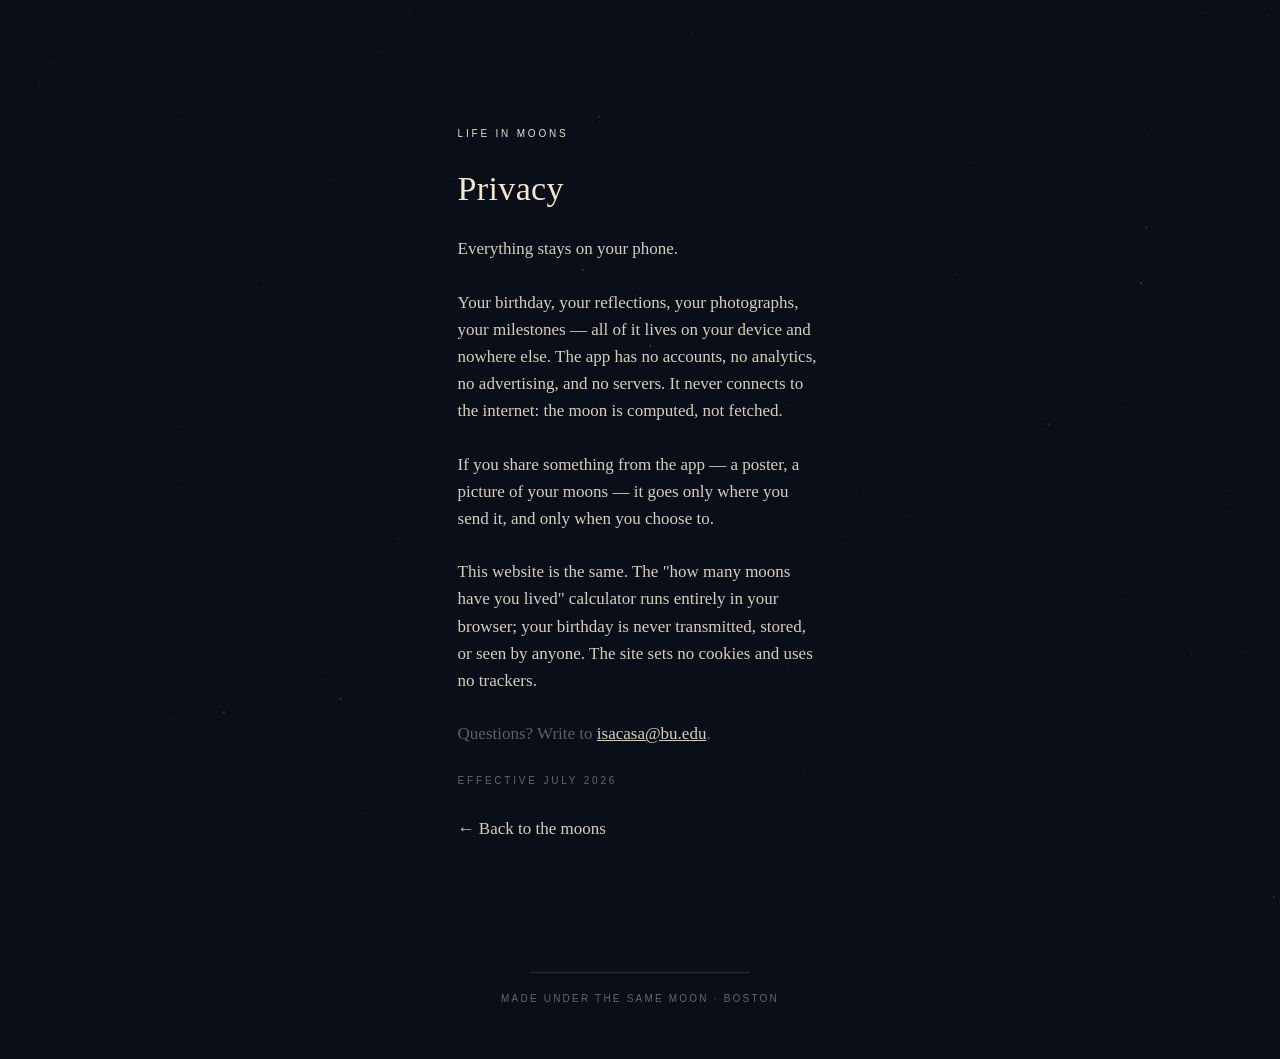
==== privacy.html @ 75157bd9 "Production site — direction A: index, privacy, support, OG card, favicons, harnesses Co-Authored-By:" ====
<!doctype html>
<html lang="en">
<head>
  <meta charset="utf-8">
  <meta name="viewport" content="width=device-width, initial-scale=1">
  <title>Privacy — Life in Moons</title>
  <meta name="description" content="Life in Moons keeps everything on your device. No accounts, no analytics, no servers.">
  <meta name="theme-color" content="#0A0E19">
  <link rel="icon" type="image/png" sizes="32x32" href="assets/favicon-32.png">
  <link rel="apple-touch-icon" href="assets/apple-touch-icon.png">
  <link rel="stylesheet" href="css/site.css">
</head>
<body>

<canvas id="sky" aria-hidden="true"></canvas>

<main>
  <div class="page">
    <div class="label label--bright">Life in Moons</div>
    <h1>Privacy</h1>
    <p class="prose">Everything stays on your phone.</p>
    <p class="prose">Your birthday, your reflections, your photographs, your milestones —
      all of it lives on your device and nowhere else. The app has no accounts, no
      analytics, no advertising, and no servers. It never connects to the internet: the
      moon is computed, not fetched.</p>
    <p class="prose">If you share something from the app — a poster, a picture of your
      moons — it goes only where you send it, and only when you choose to.</p>
    <p class="prose">This website is the same. The "how many moons have you lived"
      calculator runs entirely in your browser; your birthday is never transmitted, stored,
      or seen by anyone. The site sets no cookies and uses no trackers.</p>
    <p class="prose quiet">Questions? Write to
      <a href="mailto:isacasa@bu.edu">isacasa@bu.edu</a>.</p>
    <p class="label">Effective July 2026</p>
    <p><a class="backlink prose quiet" href="./">← Back to the moons</a></p>
  </div>
</main>

<footer>
  <hr class="hairline">
  <p class="label" style="letter-spacing:.22em">Made under the same moon · Boston</p>
</footer>

<script src="js/moonmath.js"></script>
<script src="js/moonglobe.js"></script>
<script src="js/site.js"></script>
</body>
</html>
---- css/site.css ----
/* LifeInMoons — the app's design system, translated to the web.
   Night sky ground, moon-cream ink, serif voice, tracked-caps labels,
   hairlines. Single theme by choice: the page is the night sky. */

:root {
  --night: #0A0E19;
  --card: #111725;
  --moon: #F2E7CE;
  --ink: #E9E0CC;
  --dim: rgba(233, 224, 204, 0.42);
  --faint: rgba(233, 224, 204, 0.26);
  --hair: rgba(242, 231, 206, 0.14);
  --copper: #CD5C21;
  --serif: ui-serif, "New York", Georgia, "Times New Roman", serif;
  --sans: -apple-system, BlinkMacSystemFont, "SF Pro Text", "Helvetica Neue", sans-serif;
}

* { margin: 0; padding: 0; box-sizing: border-box; }
html { scroll-behavior: smooth; }
@media (prefers-reduced-motion: reduce) { html { scroll-behavior: auto; } }

body {
  background: var(--night);
  color: var(--ink);
  font-family: var(--serif);
  -webkit-font-smoothing: antialiased;
  overflow-x: hidden;
  line-height: 1.6;
}

/* fixed sky behind everything */
#sky {
  position: fixed; inset: 0; width: 100%; height: 100%;
  pointer-events: none; z-index: 0;
}
main { position: relative; z-index: 1; }

/* ---- type roles ---- */
.label {
  font-family: var(--sans);
  font-size: 10px;
  font-weight: 500;
  letter-spacing: 0.28em;
  text-transform: uppercase;
  color: var(--dim);
}
.label--bright { color: var(--ink); }

h1, .display {
  font-family: var(--serif);
  font-weight: 500;
  font-size: clamp(28px, 7.5vw, 44px);
  line-height: 1.22;
  letter-spacing: 0.01em;
  text-wrap: balance;
  color: var(--moon);
}
h2 {
  font-family: var(--serif);
  font-weight: 500;
  font-size: clamp(22px, 5.5vw, 30px);
  line-height: 1.3;
  text-wrap: balance;
  color: var(--moon);
}
.prose {
  font-size: 17px;
  color: var(--ink);
  opacity: 0.92;
  max-width: 34rem;
}
.quiet { color: var(--dim); }

.num { font-variant-numeric: tabular-nums; }

/* ---- structure ---- */
section { position: relative; padding: 18vh 7vw; }
.center { display: flex; flex-direction: column; align-items: center; text-align: center; gap: 26px; }

.hairline {
  width: 40%; max-width: 220px; height: 1px;
  background: var(--hair); border: 0; margin: 0 auto;
}

/* ---- reveals (IntersectionObserver adds .vis) ---- */
.reveal {
  opacity: 0; transform: translateY(14px);
  transition: opacity 1.1s cubic-bezier(.23,.7,.32,1), transform 1.1s cubic-bezier(.23,.7,.32,1);
}
.reveal.vis { opacity: 1; transform: none; }
@media (prefers-reduced-motion: reduce) {
  .reveal { opacity: 1; transform: none; transition: none; }
}

/* ---- hero ---- */
.hero {
  min-height: 100svh;
  display: flex; flex-direction: column;
  align-items: center; justify-content: center;
  text-align: center; gap: 28px;
  padding: 12vh 8vw 10vh;
}
.globe { width: min(68vw, 320px); height: min(68vw, 320px); }

.scrollcue {
  position: absolute; bottom: 26px; left: 50%;
  width: 1px; height: 44px;
  background: linear-gradient(var(--hair), transparent);
  animation: cue 3.2s ease-in-out infinite;
}
@keyframes cue { 0%,100% { opacity: .9 } 50% { opacity: .25 } }
@media (prefers-reduced-motion: reduce) { .scrollcue { animation: none; } }

/* ---- calculator ---- */
.calc input[type="date"] {
  appearance: none; -webkit-appearance: none;
  background: transparent;
  border: 1px solid var(--hair);
  border-radius: 3px;
  color: var(--moon);
  font-family: var(--serif);
  font-size: 18px;
  padding: 12px 20px;
  text-align: center;
  outline: none;
  color-scheme: dark;
  min-width: 220px;
}
.calc input[type="date"]:focus-visible { border-color: var(--dim); }
.calc input[type="date"]::-webkit-calendar-picker-indicator { filter: invert(.85); opacity: .6; }

.bignum {
  font-family: var(--serif);
  font-size: clamp(64px, 18vw, 120px);
  font-weight: 400;
  line-height: 1;
  color: var(--moon);
  font-variant-numeric: tabular-nums;
}
.calcresult { display: none; flex-direction: column; align-items: center; gap: 18px; }
.calcresult.on { display: flex; }
.gridwrap { width: 100%; max-width: 520px; }
.gridwrap canvas { width: 100%; display: block; }

/* ---- tonight widget ---- */
.tonight { display: flex; flex-direction: column; align-items: center; gap: 22px; }
.phasewrap { position: relative; width: 148px; height: 148px; }
.phasewrap canvas { position: absolute; inset: 0; width: 100%; height: 100%; }
.tonight .rows { display: flex; flex-direction: column; gap: 10px; align-items: center; }

/* ---- vignettes ---- */
.vignettes { display: flex; flex-direction: column; gap: 56px; max-width: 34rem; margin: 0 auto; }
.vignette { display: flex; flex-direction: column; gap: 10px; text-align: center; align-items: center; }
.vignette .prose { font-size: 16px; }
.copperdot {
  display: inline-block; width: 7px; height: 7px; border-radius: 50%;
  background: var(--copper); margin-right: 9px; vertical-align: 2px;
}

/* ---- CTA / footer ---- */
.cta { display: flex; flex-direction: column; align-items: center; gap: 22px; text-align: center; }
.cta .button {
  font-family: var(--serif);
  font-size: 15px; letter-spacing: 0.24em; text-transform: uppercase;
  color: var(--night);
  background: var(--moon);
  border: 0; border-radius: 3px;
  padding: 15px 34px;
  text-decoration: none;
  display: inline-block;
}
.cta .button:focus-visible { outline: 2px solid var(--dim); outline-offset: 3px; }

footer {
  position: relative; z-index: 1;
  padding: 40px 7vw 52px;
  display: flex; flex-direction: column; gap: 18px;
  align-items: center; text-align: center;
}
footer nav { display: flex; gap: 28px; }
footer a { color: var(--dim); text-decoration: none; }
footer a:hover, footer a:focus-visible { color: var(--ink); }

/* ---- production additions ---- */
.hero { min-height: 100vh; }
@supports (min-height: 100svh) { .hero { min-height: 100svh; } }

.cta .button--soon { cursor: default; }

/* inner pages (privacy / support) */
.page {
  max-width: 34rem; margin: 0 auto;
  padding: 14vh 7vw 10vh;
  display: flex; flex-direction: column; gap: 26px;
}
.page h1 { font-size: clamp(24px, 6vw, 34px); }
.page a { color: var(--ink); }
.page .backlink { text-decoration: none; }
.page .backlink:hover { color: var(--moon); }
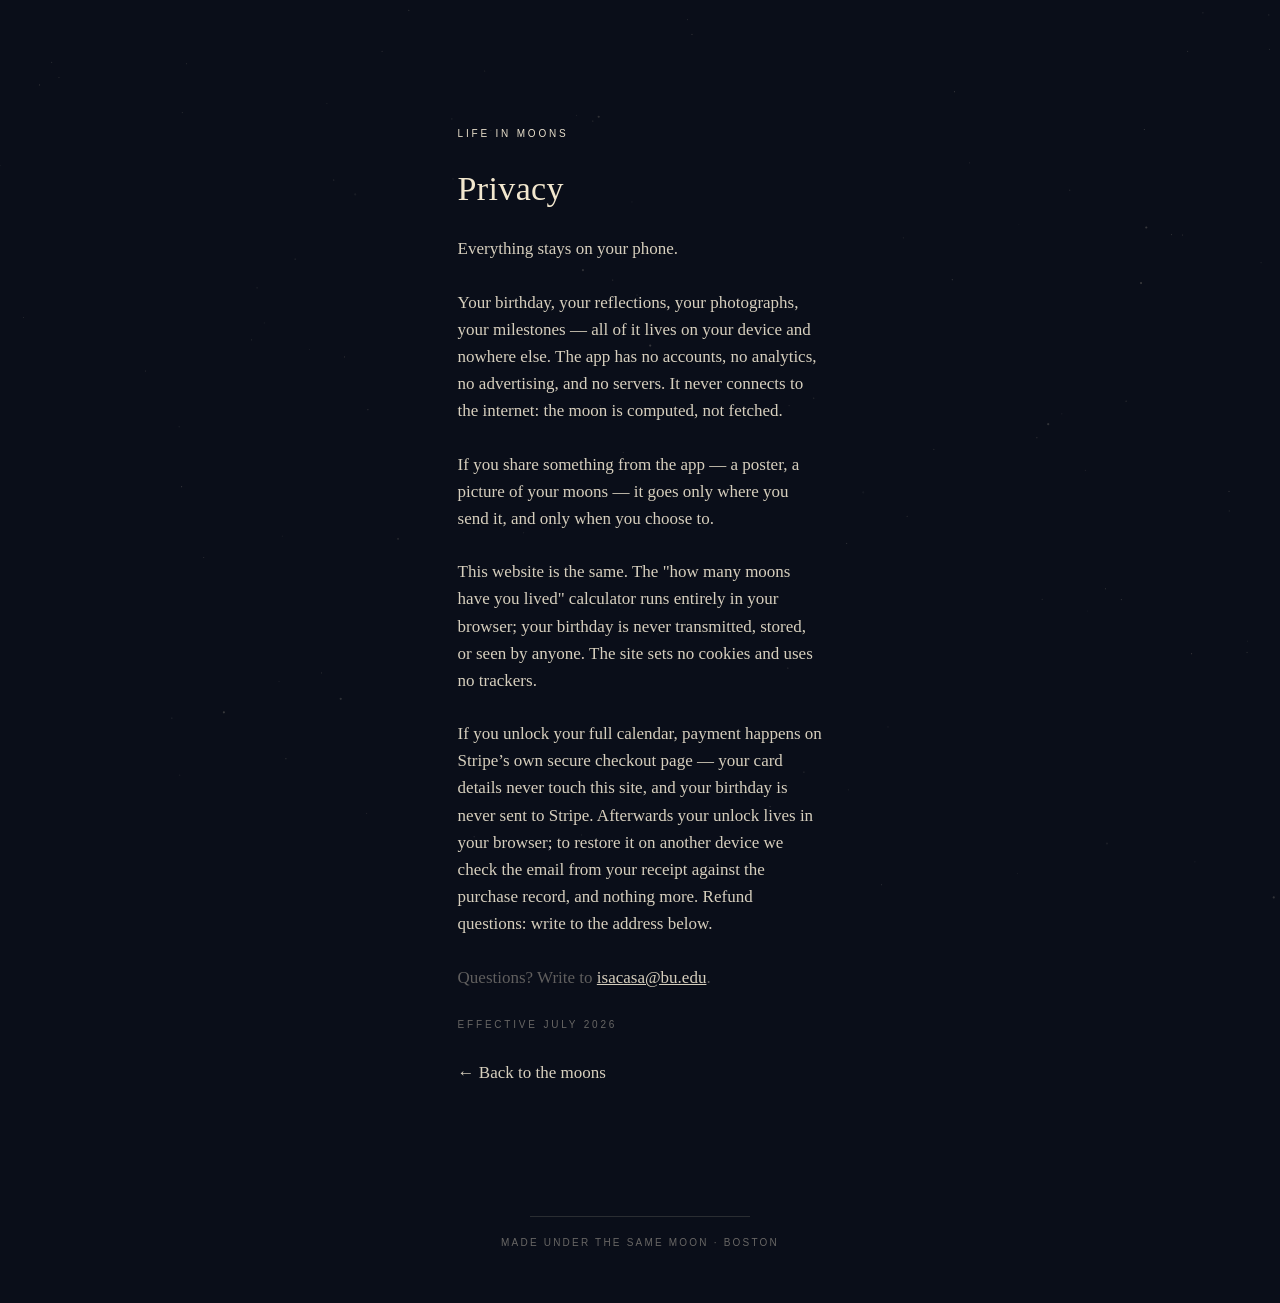
==== commit 1d453af4: "Paywall (dormant): $2.99 unlock — blurred-grid tease, Stripe Payment Link + CF Worker verify, jsPDF " ====
--- a/privacy.html
+++ b/privacy.html
@@ -28,6 +28,11 @@
     <p class="prose">This website is the same. The "how many moons have you lived"
       calculator runs entirely in your browser; your birthday is never transmitted, stored,
       or seen by anyone. The site sets no cookies and uses no trackers.</p>
+    <p class="prose">If you unlock your full calendar, payment happens on Stripe’s own
+      secure checkout page — your card details never touch this site, and your birthday is
+      never sent to Stripe. Afterwards your unlock lives in your browser; to restore it on
+      another device we check the email from your receipt against the purchase record,
+      and nothing more. Refund questions: write to the address below.</p>
     <p class="prose quiet">Questions? Write to
       <a href="mailto:isacasa@bu.edu">isacasa@bu.edu</a>.</p>
     <p class="label">Effective July 2026</p>
--- a/css/site.css
+++ b/css/site.css
@@ -157,9 +157,9 @@
   background: var(--copper); margin-right: 9px; vertical-align: 2px;
 }
 
-/* ---- CTA / footer ---- */
+/* ---- buttons (CTA, paywall, poster) ---- */
 .cta { display: flex; flex-direction: column; align-items: center; gap: 22px; text-align: center; }
-.cta .button {
+.button {
   font-family: var(--serif);
   font-size: 15px; letter-spacing: 0.24em; text-transform: uppercase;
   color: var(--night);
@@ -168,8 +168,11 @@
   padding: 15px 34px;
   text-decoration: none;
   display: inline-block;
-}
-.cta .button:focus-visible { outline: 2px solid var(--dim); outline-offset: 3px; }
+  cursor: pointer;
+}
+.button:focus-visible { outline: 2px solid var(--dim); outline-offset: 3px; }
+.button:disabled { opacity: 0.6; cursor: default; }
+.button--small { font-size: 12px; padding: 10px 18px; }
 
 footer {
   position: relative; z-index: 1;
@@ -187,6 +190,62 @@
 
 .cta .button--soon { cursor: default; }
 
+/* ---- paywall ---- */
+.gridwrap.locked canvas {
+  filter: blur(13px) saturate(0.9);
+  opacity: 0.75;
+  pointer-events: none;
+  user-select: none;
+  -webkit-user-select: none;
+}
+.paycard {
+  display: flex; flex-direction: column; align-items: center; gap: 16px;
+  max-width: 24rem;
+  padding: 30px 28px;
+  background: var(--card);
+  border: 1px solid var(--hair);
+  border-radius: 4px;
+  text-align: center;
+}
+.linklike {
+  background: none; border: 0; padding: 0;
+  font-family: var(--serif); font-size: 14px;
+  color: var(--dim);
+  text-decoration: underline dotted;
+  text-underline-offset: 3px;
+  cursor: pointer;
+}
+.linklike:hover, .linklike:focus-visible { color: var(--ink); }
+.restorerow { display: flex; gap: 10px; align-items: stretch; }
+.restorerow[hidden] { display: none; }
+.restorerow input {
+  appearance: none; -webkit-appearance: none;
+  background: transparent;
+  border: 1px solid var(--hair); border-radius: 3px;
+  color: var(--moon);
+  font-family: var(--serif); font-size: 14px;
+  padding: 9px 14px;
+  outline: none;
+  min-width: 0; width: 200px;
+}
+.restorerow input:focus-visible { border-color: var(--dim); }
+.restoremsg:empty { display: none; }
+
+/* ---- post-unlock: chips + poster ---- */
+.posterrow { display: flex; flex-direction: column; align-items: center; gap: 18px; }
+.chips { display: flex; gap: 10px; }
+.chip {
+  font-family: var(--sans);
+  font-size: 10px; letter-spacing: 0.18em; text-transform: uppercase;
+  color: var(--dim);
+  background: transparent;
+  border: 1px solid var(--hair); border-radius: 3px;
+  padding: 8px 14px;
+  cursor: pointer;
+}
+.chip--on { color: var(--night); background: var(--moon); border-color: var(--moon); }
+.chip:focus-visible { outline: 2px solid var(--dim); outline-offset: 2px; }
+
 /* inner pages (privacy / support) */
 .page {
   max-width: 34rem; margin: 0 auto;
